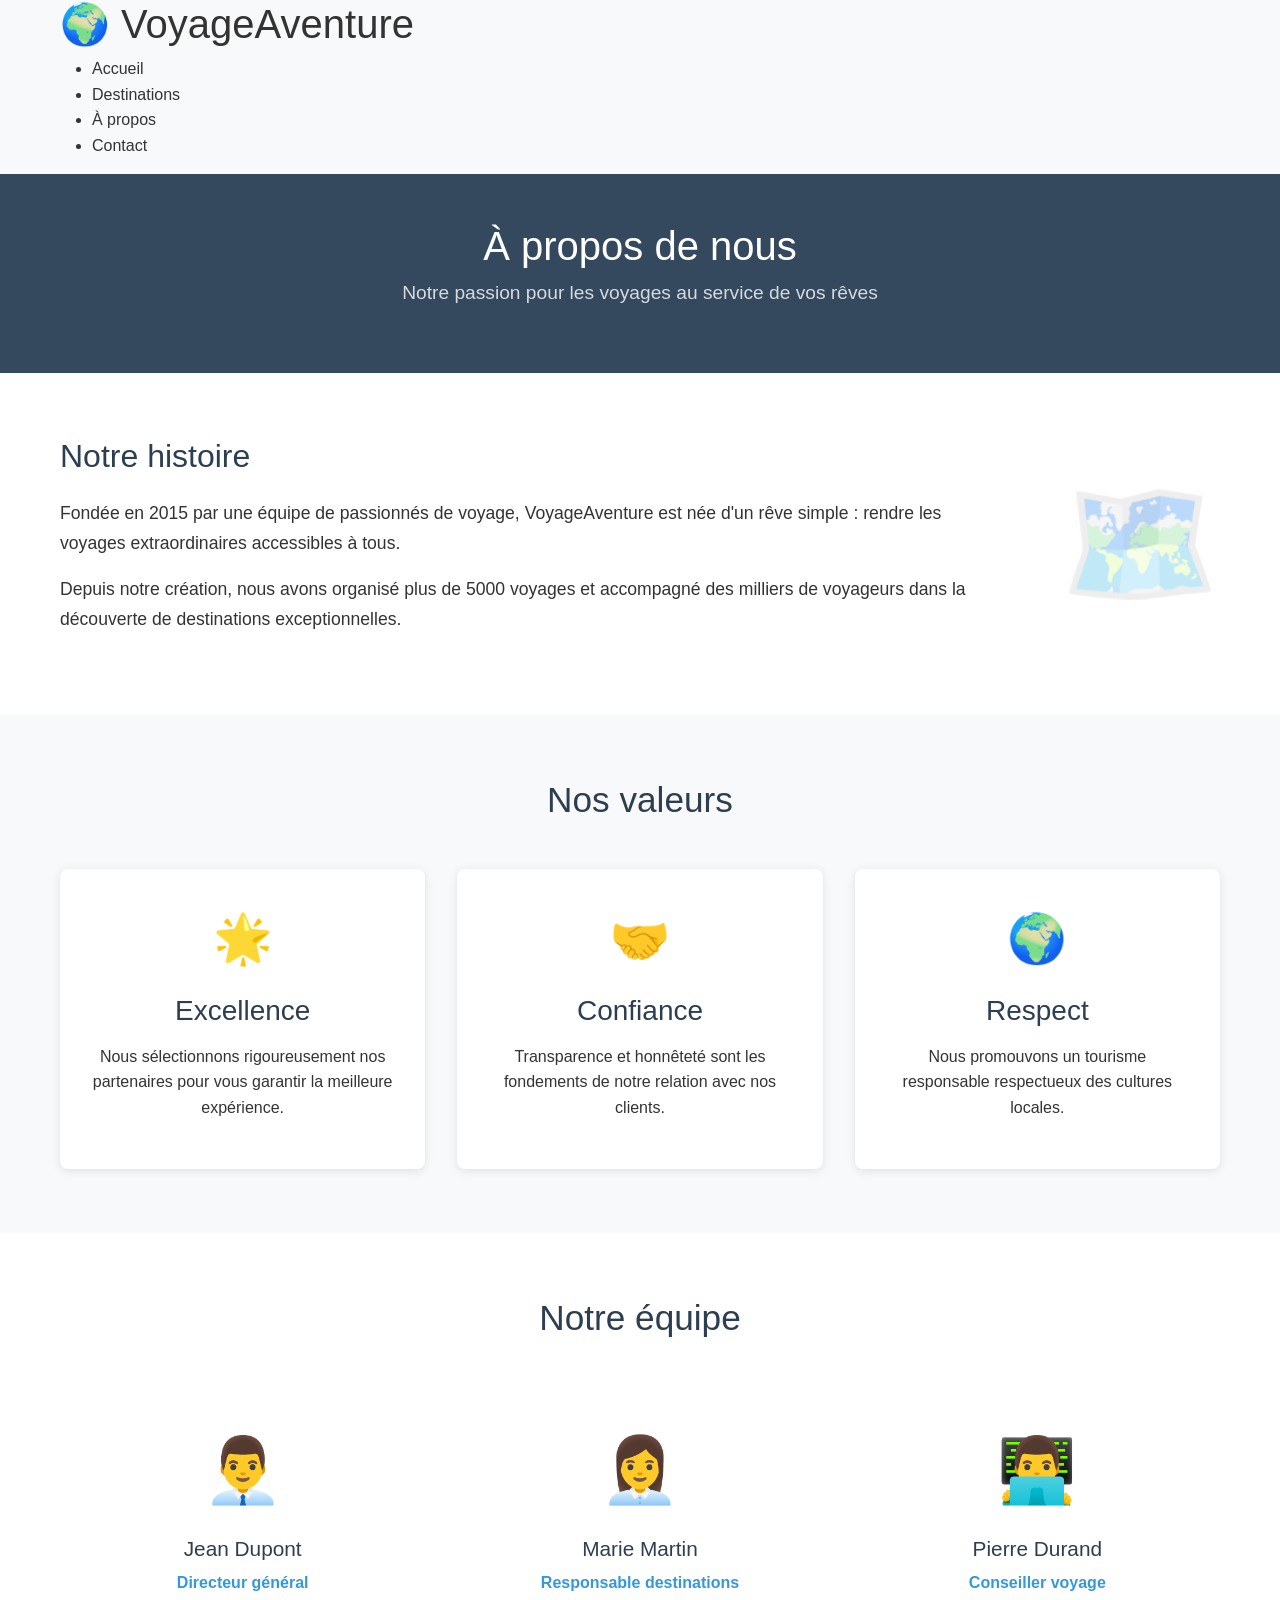
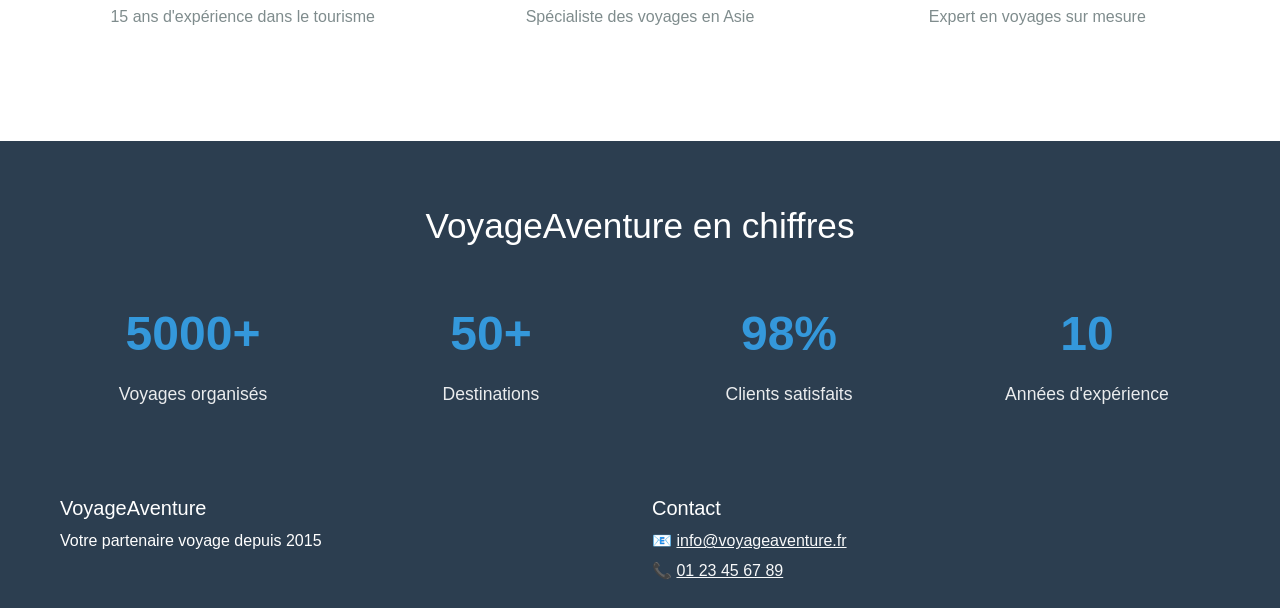
==== apropos.html @ d35e4899 "feat(footer): migration du footer vers bootstrap" ====
<!DOCTYPE html>
<html lang="fr">
<head>
    <meta charset="UTF-8">
    <meta name="viewport" content="width=device-width, initial-scale=1.0">
    <title>VoyageAventure - À propos</title>
    <link href="https://cdn.jsdelivr.net/npm/bootstrap@5.3.3/dist/css/bootstrap.min.css" rel="stylesheet"
          integrity="sha384-QWTKZyjpPEjISv5WaRU9OFeRpok6YctnYmDr5pNlyT2bRjXh0JMhjY6hW+ALEwIH" crossorigin="anonymous">
    <!-- Temporaire : à délier lors de la migration de chaque page -->
    <link rel="stylesheet" href="css/styles.css">
    <link rel="stylesheet" href="css/custom.css">
</head>
<body>
    <header class="site-header">
        <div class="container">
            <h1 class="logo">🌍 VoyageAventure</h1>
            <nav class="main-nav">
                <ul class="nav-list">
                    <li><a href="index.html" class="nav-link">Accueil</a></li>
                    <li><a href="destinations.html" class="nav-link">Destinations</a></li>
                    <li><a href="apropos.html" class="nav-link active">À propos</a></li>
                    <li><a href="contact.html" class="nav-link">Contact</a></li>
                </ul>
            </nav>
        </div>
    </header>

    <section class="page-header">
        <div class="container">
            <h1 class="page-title">À propos de nous</h1>
            <p class="page-subtitle">Notre passion pour les voyages au service de vos rêves</p>
        </div>
    </section>

    <section class="about-story">
        <div class="container">
            <div class="story-content">
                <div class="story-text">
                    <h2>Notre histoire</h2>
                    <p>Fondée en 2015 par une équipe de passionnés de voyage, VoyageAventure est née d'un rêve simple : rendre les voyages extraordinaires accessibles à tous.</p>
                    <p>Depuis notre création, nous avons organisé plus de 5000 voyages et accompagné des milliers de voyageurs dans la découverte de destinations exceptionnelles.</p>
                </div>
                <div class="story-image">🗺️</div>
            </div>
        </div>
    </section>

    <section class="values">
        <div class="container">
            <h2 class="section-title">Nos valeurs</h2>
            <div class="values-grid">
                <div class="value-card">
                    <div class="value-icon">🌟</div>
                    <h3>Excellence</h3>
                    <p>Nous sélectionnons rigoureusement nos partenaires pour vous garantir la meilleure expérience.</p>
                </div>
                <div class="value-card">
                    <div class="value-icon">🤝</div>
                    <h3>Confiance</h3>
                    <p>Transparence et honnêteté sont les fondements de notre relation avec nos clients.</p>
                </div>
                <div class="value-card">
                    <div class="value-icon">🌍</div>
                    <h3>Respect</h3>
                    <p>Nous promouvons un tourisme responsable respectueux des cultures locales.</p>
                </div>
            </div>
        </div>
    </section>

    <section class="team">
        <div class="container">
            <h2 class="section-title">Notre équipe</h2>
            <div class="team-grid">
                <div class="team-member">
                    <div class="member-photo">👨‍💼</div>
                    <h3 class="member-name">Jean Dupont</h3>
                    <p class="member-role">Directeur général</p>
                    <p class="member-description">15 ans d'expérience dans le tourisme</p>
                </div>
                <div class="team-member">
                    <div class="member-photo">👩‍💼</div>
                    <h3 class="member-name">Marie Martin</h3>
                    <p class="member-role">Responsable destinations</p>
                    <p class="member-description">Spécialiste des voyages en Asie</p>
                </div>
                <div class="team-member">
                    <div class="member-photo">👨‍💻</div>
                    <h3 class="member-name">Pierre Durand</h3>
                    <p class="member-role">Conseiller voyage</p>
                    <p class="member-description">Expert en voyages sur mesure</p>
                </div>
            </div>
        </div>
    </section>

    <section class="stats">
        <div class="container">
            <h2 class="section-title">VoyageAventure en chiffres</h2>
            <div class="stats-grid">
                <div class="stat-item">
                    <div class="stat-number">5000+</div>
                    <div class="stat-label">Voyages organisés</div>
                </div>
                <div class="stat-item">
                    <div class="stat-number">50+</div>
                    <div class="stat-label">Destinations</div>
                </div>
                <div class="stat-item">
                    <div class="stat-number">98%</div>
                    <div class="stat-label">Clients satisfaits</div>
                </div>
                <div class="stat-item">
                    <div class="stat-number">10</div>
                    <div class="stat-label">Années d'expérience</div>
                </div>
            </div>
        </div>
    </section>

    <footer class="bg-dark text-white py-4">
        <div class="container">
            <div class="row gy-3">
                <div class="col-md-6">
                    <h3 class="h5">VoyageAventure</h3>
                    <p class="mb-0">Votre partenaire voyage depuis 2015</p>
                </div>
                <div class="col-md-6">
                    <h3 class="h5">Contact</h3>
                    <p class="mb-1">📧 <a href="mailto:info@voyageaventure.fr" class="link-light">info@voyageaventure.fr</a></p>
                    <p class="mb-0">📞 <a href="tel:+33123456789" class="link-light">01 23 45 67 89</a></p>
                </div>
            </div>
        </div>
    </footer>

    <script src="https://cdn.jsdelivr.net/npm/bootstrap@5.3.3/dist/js/bootstrap.bundle.min.js"
            integrity="sha384-YvpcrYf0tY3lHB60NNkmXc5s9fDVZLESaAA55NDzOxhy9GkcIdslK1eN7N6jIeHz" crossorigin="anonymous"></script>
</body>
</html>
---- css/styles.css ----
/* Reset et base */
* {
    margin: 0;
    padding: 0;
    box-sizing: border-box;
}

body {
    font-family: 'Arial', sans-serif;
    line-height: 1.6;
    color: #333;
    background-color: #f8f9fa;
}

.container {
    max-width: 1200px;
    margin: 0 auto;
    padding: 0 20px;
}

/* Hero section (accueil) */
.hero {
    background: linear-gradient(135deg, #667eea 0%, #764ba2 100%);
    color: white;
    padding: 6rem 0;
    text-align: center;
}

.hero-title {
    font-size: 3rem;
    margin-bottom: 1rem;
}

.hero-subtitle {
    font-size: 1.3rem;
    margin-bottom: 2rem;
    opacity: 0.9;
}

.cta-button {
    background-color: #e74c3c;
    color: white;
    border: none;
    padding: 15px 30px;
    font-size: 1.1rem;
    border-radius: 5px;
    cursor: pointer;
    transition: background-color 0.3s;
}

.cta-button:hover {
    background-color: #c0392b;
}

/* Page headers */
.page-header {
    background-color: #34495e;
    color: white;
    padding: 3rem 0;
    text-align: center;
}

.page-title {
    font-size: 2.5rem;
    margin-bottom: 0.5rem;
}

.page-subtitle {
    font-size: 1.2rem;
    opacity: 0.8;
}

/* Sections communes */
.section-title {
    text-align: center;
    font-size: 2.2rem;
    margin-bottom: 3rem;
    color: #2c3e50;
}

/* Services (accueil) */
.services {
    padding: 4rem 0;
    background-color: white;
}

.services-grid {
    display: flex;
    gap: 2rem;
    justify-content: center;
    flex-wrap: wrap;
}

.service-card {
    background-color: #f8f9fa;
    padding: 2rem;
    border-radius: 8px;
    text-align: center;
    width: 300px;
    border: 2px solid transparent;
    transition: all 0.3s;
}

.service-card:hover {
    border-color: #3498db;
    transform: translateY(-5px);
}

.service-icon {
    font-size: 3rem;
    margin-bottom: 1rem;
}

.service-title {
    font-size: 1.5rem;
    margin-bottom: 1rem;
    color: #2c3e50;
}

/* Témoignages */
.testimonials {
    padding: 4rem 0;
    background-color: #ecf0f1;
}

.testimonials-grid {
    display: flex;
    gap: 2rem;
    justify-content: center;
    flex-wrap: wrap;
}

.testimonial-card {
    background-color: white;
    padding: 2rem;
    border-radius: 8px;
    width: 400px;
    box-shadow: 0 2px 10px rgba(0,0,0,0.1);
}

.testimonial-text {
    font-style: italic;
    margin-bottom: 1rem;
    font-size: 1.1rem;
}

.testimonial-author {
    font-weight: bold;
    color: #3498db;
}

/* Destinations */
.destinations {
    padding: 4rem 0;
}

.filters {
    text-align: center;
    margin-bottom: 3rem;
}

.filter-buttons {
    display: flex;
    gap: 1rem;
    justify-content: center;
    margin-top: 1rem;
    flex-wrap: wrap;
}

.filter-btn {
    background-color: #ecf0f1;
    border: none;
    padding: 0.5rem 1rem;
    border-radius: 20px;
    cursor: pointer;
    transition: all 0.3s;
}

.filter-btn.active,
.filter-btn:hover {
    background-color: #3498db;
    color: white;
}

.destinations-grid {
    display: grid;
    grid-template-columns: repeat(auto-fit, minmax(300px, 1fr));
    gap: 2rem;
}

.destination-card {
    background-color: white;
    border-radius: 8px;
    overflow: hidden;
    box-shadow: 0 4px 15px rgba(0,0,0,0.1);
    transition: transform 0.3s;
}

.destination-card:hover {
    transform: translateY(-5px);
}

.destination-image {
    font-size: 4rem;
    text-align: center;
    padding: 2rem;
    background-color: #f8f9fa;
}

.destination-content {
    padding: 1.5rem;
}

.destination-title {
    font-size: 1.5rem;
    margin-bottom: 0.5rem;
    color: #2c3e50;
}

.destination-description {
    color: #7f8c8d;
    margin-bottom: 1rem;
}

.destination-details {
    display: flex;
    justify-content: space-between;
    margin-bottom: 1rem;
}

.duration {
    color: #95a5a6;
}

.price {
    font-weight: bold;
    color: #e74c3c;
}

.destination-btn {
    background-color: #3498db;
    color: white;
    border: none;
    padding: 0.5rem 1rem;
    border-radius: 4px;
    cursor: pointer;
    transition: background-color 0.3s;
}

.destination-btn:hover {
    background-color: #2980b9;
}

/* Contact */
.contact-section {
    padding: 4rem 0;
}

.contact-content {
    display: grid;
    grid-template-columns: 1fr 1fr;
    gap: 4rem;
}

.contact-info h2 {
    margin-bottom: 2rem;
    color: #2c3e50;
}

.contact-item {
    display: flex;
    align-items: flex-start;
    margin-bottom: 2rem;
}

.contact-icon {
    font-size: 1.5rem;
    margin-right: 1rem;
    margin-top: 0.25rem;
}

.contact-details h3 {
    margin-bottom: 0.5rem;
    color: #2c3e50;
}

.contact-form-container {
    background-color: white;
    padding: 2rem;
    border-radius: 8px;
    box-shadow: 0 4px 15px rgba(0,0,0,0.1);
}

.contact-form-container h2 {
    margin-bottom: 2rem;
    color: #2c3e50;
}

.form-group {
    margin-bottom: 1.5rem;
}

.form-group label {
    display: block;
    margin-bottom: 0.5rem;
    font-weight: bold;
    color: #2c3e50;
}

.form-group input,
.form-group select,
.form-group textarea {
    width: 100%;
    padding: 0.75rem;
    border: 1px solid #ddd;
    border-radius: 4px;
    font-size: 1rem;
    transition: border-color 0.3s;
}

.form-group input:focus,
.form-group select:focus,
.form-group textarea:focus {
    outline: none;
    border-color: #3498db;
}

.checkbox-label {
    display: flex !important;
    align-items: center;
    font-weight: normal !important;
}

.checkbox-label input {
    width: auto !important;
    margin-right: 0.5rem;
}

.submit-button {
    background-color: #27ae60;
    color: white;
    border: none;
    padding: 12px 30px;
    border-radius: 4px;
    cursor: pointer;
    font-size: 1rem;
    transition: background-color 0.3s;
}

.submit-button:hover {
    background-color: #219a52;
}

/* À propos */
.about-story {
    padding: 4rem 0;
    background-color: white;
}

.story-content {
    display: flex;
    align-items: center;
    gap: 4rem;
}

.story-text {
    flex: 1;
}

.story-text h2 {
    font-size: 2rem;
    margin-bottom: 1.5rem;
    color: #2c3e50;
}

.story-text p {
    font-size: 1.1rem;
    margin-bottom: 1rem;
    line-height: 1.7;
}

.story-image {
    font-size: 8rem;
    opacity: 0.3;
}

.values {
    padding: 4rem 0;
    background-color: #f8f9fa;
}

.values-grid {
    display: grid;
    grid-template-columns: repeat(auto-fit, minmax(250px, 1fr));
    gap: 2rem;
}

.value-card {
    background-color: white;
    padding: 2rem;
    border-radius: 8px;
    text-align: center;
    box-shadow: 0 2px 10px rgba(0,0,0,0.1);
}

.value-icon {
    font-size: 3rem;
    margin-bottom: 1rem;
}

.value-card h3 {
    margin-bottom: 1rem;
    color: #2c3e50;
}

.team {
    padding: 4rem 0;
    background-color: white;
}

.team-grid {
    display: grid;
    grid-template-columns: repeat(auto-fit, minmax(250px, 1fr));
    gap: 2rem;
}

.team-member {
    text-align: center;
    padding: 2rem;
}

.member-photo {
    font-size: 4rem;
    margin-bottom: 1rem;
}

.member-name {
    font-size: 1.3rem;
    margin-bottom: 0.5rem;
    color: #2c3e50;
}

.member-role {
    color: #3498db;
    font-weight: bold;
    margin-bottom: 0.5rem;
}

.member-description {
    color: #7f8c8d;
}

.stats {
    padding: 4rem 0;
    background-color: #2c3e50;
    color: white;
}

.stats .section-title {
    color: white;
}

.stats-grid {
    display: grid;
    grid-template-columns: repeat(auto-fit, minmax(200px, 1fr));
    gap: 2rem;
}

.stat-item {
    text-align: center;
}

.stat-number {
    font-size: 3rem;
    font-weight: bold;
    color: #3498db;
    margin-bottom: 0.5rem;
}

.stat-label {
    font-size: 1.1rem;
    opacity: 0.9;
}

/* Footer global */
.site-footer {
    background-color: #2c3e50;
    color: white;
    padding: 2rem 0;
}

.footer-content {
    display: flex;
    justify-content: space-between;
    gap: 2rem;
}

.footer-section h3 {
    margin-bottom: 1rem;
    color: #ecf0f1;
}

.footer-section p {
    margin-bottom: 0.5rem;
}

/* Responsive */
@media (max-width: 768px) {
    .hero-title {
        font-size: 2rem;
    }

    .services-grid,
    .testimonials-grid {
        flex-direction: column;
        align-items: center;
    }

    .contact-content {
        grid-template-columns: 1fr;
        gap: 2rem;
    }

    .story-content {
        flex-direction: column;
        text-align: center;
    }

    .footer-content {
        flex-direction: column;
    }

    .filter-buttons {
        flex-direction: column;
        align-items: center;
    }
}
---- css/custom.css ----
/* ========== Variables (palette VoyageAventure) ========== */
:root {
    --va-dark: #2c3e50;
    --va-dark-alt: #34495e;
    --va-primary: #3498db;
    --va-primary-hover: #2980b9;
    --va-danger: #e74c3c;
    --va-danger-hover: #c0392b;
    --va-success: #27ae60;
    --va-success-hover: #219a52;

    /* Surcharge Bootstrap : utilitaires text-*, bg-*, border-*, liens */
    --bs-primary: var(--va-primary);
    --bs-primary-rgb: 52, 152, 219;
    --bs-danger: var(--va-danger);
    --bs-danger-rgb: 231, 76, 60;
    --bs-success: var(--va-success);
    --bs-success-rgb: 39, 174, 96;
    --bs-dark: var(--va-dark);
    --bs-dark-rgb: 44, 62, 80;
    --bs-link-color: var(--va-primary);
    --bs-link-color-rgb: 52, 152, 219;
    --bs-link-hover-color: var(--va-primary-hover);
    --bs-link-hover-color-rgb: 41, 128, 185;
}

/* Surcharge Bootstrap : boutons (couleurs compilées, non liées à --bs-primary) */
.btn-primary,
.btn-danger,
.btn-success {
    --bs-btn-border-color: var(--bs-btn-bg);
    --bs-btn-hover-border-color: var(--bs-btn-hover-bg);
    --bs-btn-active-bg: var(--bs-btn-hover-bg);
    --bs-btn-active-border-color: var(--bs-btn-hover-bg);
}
.btn-primary { --bs-btn-bg: var(--va-primary); --bs-btn-hover-bg: var(--va-primary-hover); --bs-btn-focus-shadow-rgb: 52, 152, 219; }
.btn-danger { --bs-btn-bg: var(--va-danger); --bs-btn-hover-bg: var(--va-danger-hover); --bs-btn-focus-shadow-rgb: 231, 76, 60; }
.btn-success { --bs-btn-bg: var(--va-success); --bs-btn-hover-bg: var(--va-success-hover); --bs-btn-focus-shadow-rgb: 39, 174, 96; }

.btn-outline-primary {
    --bs-btn-color: var(--va-primary);
    --bs-btn-border-color: var(--va-primary);
    --bs-btn-hover-bg: var(--va-primary);
    --bs-btn-hover-border-color: var(--va-primary);
    --bs-btn-active-bg: var(--va-primary);
    --bs-btn-active-border-color: var(--va-primary);
    --bs-btn-focus-shadow-rgb: 52, 152, 219;
}

/* ========== Commun : header (A) ========== */

/* ========== Commun : footer (B) ========== */

/* ========== Accueil (A) — max 50 lignes ========== */

/* ========== À propos (A) — max 50 lignes ========== */

/* ========== Destinations (B) — max 50 lignes ========== */

/* ========== Contact (B) — max 50 lignes ========== */
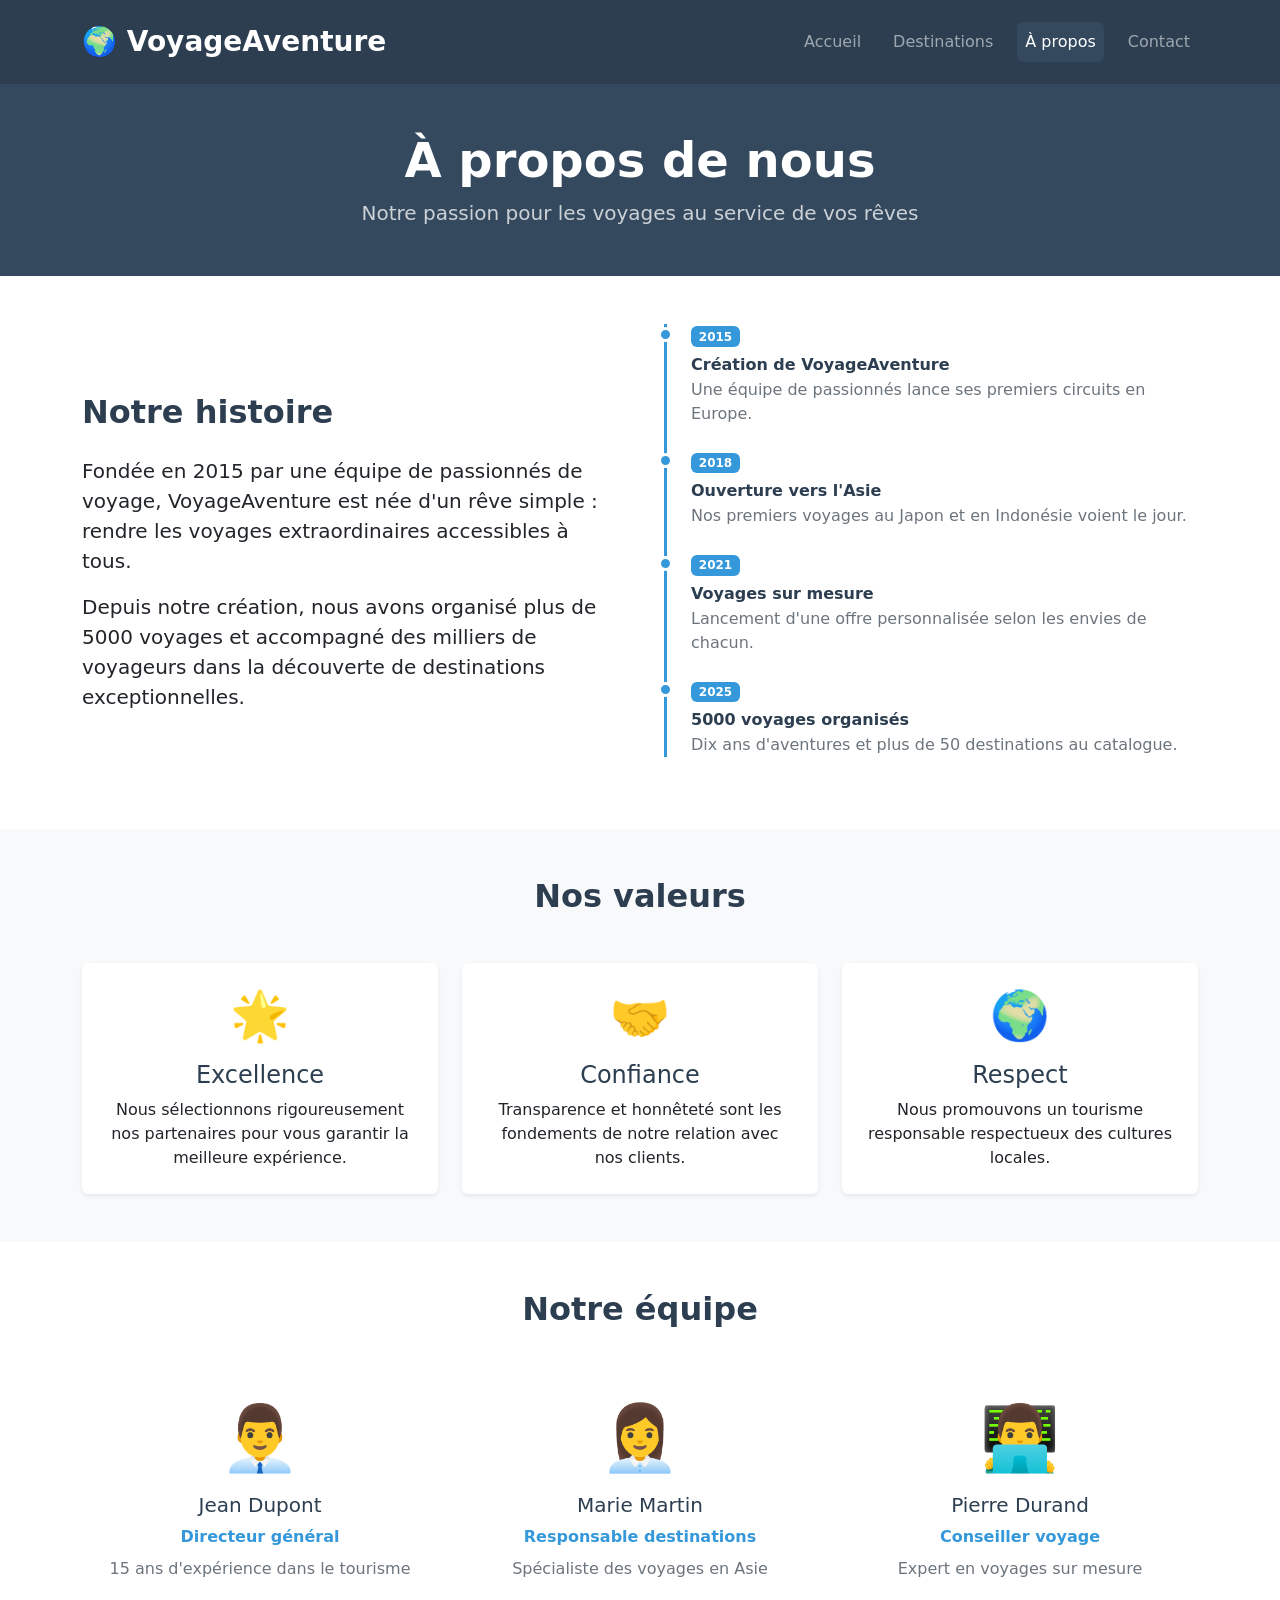
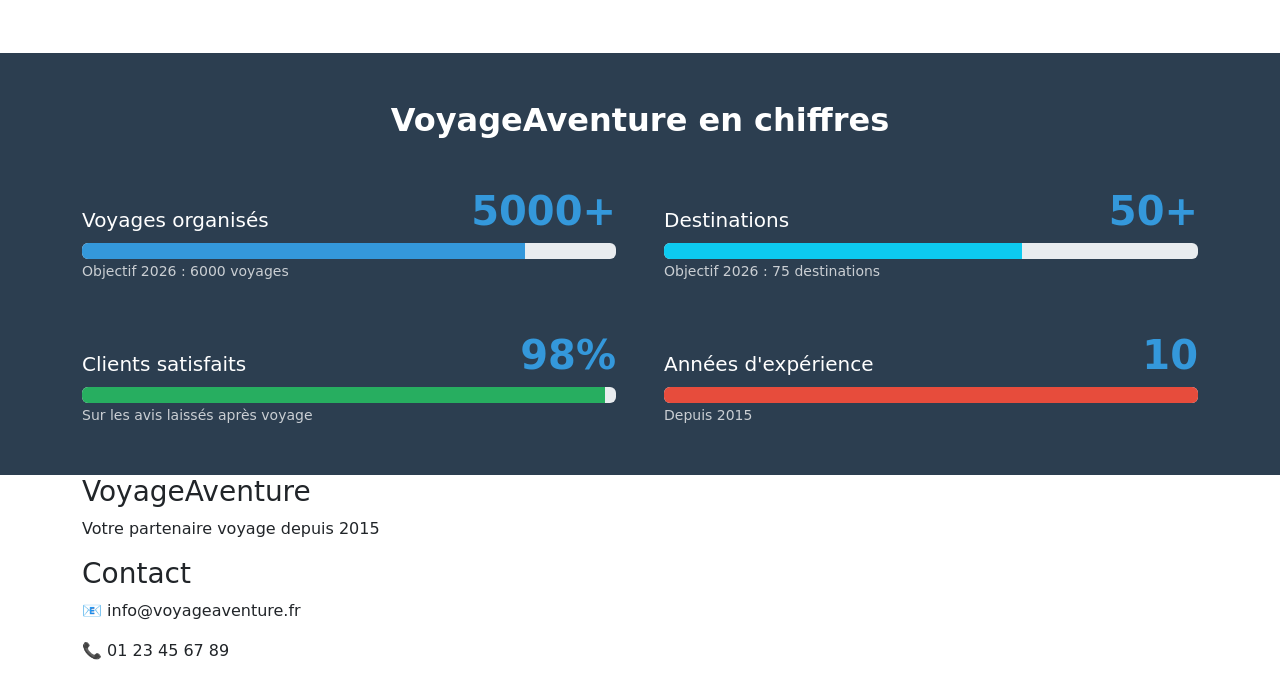
==== commit d9870fd3: "Merge pull request #4 from Csolatus/feat/apropos feat: migration de la page à propos vers bootstrap " ====
--- a/apropos.html
+++ b/apropos.html
@@ -6,129 +6,204 @@
     <title>VoyageAventure - À propos</title>
     <link href="https://cdn.jsdelivr.net/npm/bootstrap@5.3.3/dist/css/bootstrap.min.css" rel="stylesheet"
           integrity="sha384-QWTKZyjpPEjISv5WaRU9OFeRpok6YctnYmDr5pNlyT2bRjXh0JMhjY6hW+ALEwIH" crossorigin="anonymous">
-    <!-- Temporaire : à délier lors de la migration de chaque page -->
-    <link rel="stylesheet" href="css/styles.css">
     <link rel="stylesheet" href="css/custom.css">
 </head>
 <body>
-    <header class="site-header">
-        <div class="container">
-            <h1 class="logo">🌍 VoyageAventure</h1>
-            <nav class="main-nav">
-                <ul class="nav-list">
-                    <li><a href="index.html" class="nav-link">Accueil</a></li>
-                    <li><a href="destinations.html" class="nav-link">Destinations</a></li>
-                    <li><a href="apropos.html" class="nav-link active">À propos</a></li>
-                    <li><a href="contact.html" class="nav-link">Contact</a></li>
-                </ul>
-            </nav>
-        </div>
+    <header class="sticky-top">
+        <nav class="navbar navbar-expand-md bg-dark py-3" data-bs-theme="dark">
+            <div class="container">
+                <a class="navbar-brand fs-3 fw-bold" href="index.html">🌍 VoyageAventure</a>
+                <button class="navbar-toggler" type="button" data-bs-toggle="collapse" data-bs-target="#navbar-principale"
+                        aria-controls="navbar-principale" aria-expanded="false" aria-label="Afficher la navigation">
+                    <span class="navbar-toggler-icon"></span>
+                </button>
+                <div class="collapse navbar-collapse" id="navbar-principale">
+                    <ul class="navbar-nav ms-auto gap-md-3 mt-3 mt-md-0">
+                        <li class="nav-item"><a class="nav-link" href="index.html">Accueil</a></li>
+                        <li class="nav-item"><a class="nav-link" href="destinations.html">Destinations</a></li>
+                        <li class="nav-item"><a class="nav-link active" aria-current="page" href="apropos.html">À propos</a></li>
+                        <li class="nav-item"><a class="nav-link" href="contact.html">Contact</a></li>
+                    </ul>
+                </div>
+            </div>
+        </nav>
     </header>
 
-    <section class="page-header">
-        <div class="container">
-            <h1 class="page-title">À propos de nous</h1>
-            <p class="page-subtitle">Notre passion pour les voyages au service de vos rêves</p>
-        </div>
-    </section>
-
-    <section class="about-story">
-        <div class="container">
-            <div class="story-content">
-                <div class="story-text">
-                    <h2>Notre histoire</h2>
-                    <p>Fondée en 2015 par une équipe de passionnés de voyage, VoyageAventure est née d'un rêve simple : rendre les voyages extraordinaires accessibles à tous.</p>
-                    <p>Depuis notre création, nous avons organisé plus de 5000 voyages et accompagné des milliers de voyageurs dans la découverte de destinations exceptionnelles.</p>
-                </div>
-                <div class="story-image">🗺️</div>
-            </div>
-        </div>
-    </section>
-
-    <section class="values">
-        <div class="container">
-            <h2 class="section-title">Nos valeurs</h2>
-            <div class="values-grid">
-                <div class="value-card">
-                    <div class="value-icon">🌟</div>
-                    <h3>Excellence</h3>
-                    <p>Nous sélectionnons rigoureusement nos partenaires pour vous garantir la meilleure expérience.</p>
-                </div>
-                <div class="value-card">
-                    <div class="value-icon">🤝</div>
-                    <h3>Confiance</h3>
-                    <p>Transparence et honnêteté sont les fondements de notre relation avec nos clients.</p>
-                </div>
-                <div class="value-card">
-                    <div class="value-icon">🌍</div>
-                    <h3>Respect</h3>
-                    <p>Nous promouvons un tourisme responsable respectueux des cultures locales.</p>
-                </div>
-            </div>
-        </div>
-    </section>
-
-    <section class="team">
-        <div class="container">
-            <h2 class="section-title">Notre équipe</h2>
-            <div class="team-grid">
-                <div class="team-member">
-                    <div class="member-photo">👨‍💼</div>
-                    <h3 class="member-name">Jean Dupont</h3>
-                    <p class="member-role">Directeur général</p>
-                    <p class="member-description">15 ans d'expérience dans le tourisme</p>
-                </div>
-                <div class="team-member">
-                    <div class="member-photo">👩‍💼</div>
-                    <h3 class="member-name">Marie Martin</h3>
-                    <p class="member-role">Responsable destinations</p>
-                    <p class="member-description">Spécialiste des voyages en Asie</p>
-                </div>
-                <div class="team-member">
-                    <div class="member-photo">👨‍💻</div>
-                    <h3 class="member-name">Pierre Durand</h3>
-                    <p class="member-role">Conseiller voyage</p>
-                    <p class="member-description">Expert en voyages sur mesure</p>
-                </div>
-            </div>
-        </div>
-    </section>
-
-    <section class="stats">
-        <div class="container">
-            <h2 class="section-title">VoyageAventure en chiffres</h2>
-            <div class="stats-grid">
-                <div class="stat-item">
-                    <div class="stat-number">5000+</div>
-                    <div class="stat-label">Voyages organisés</div>
-                </div>
-                <div class="stat-item">
-                    <div class="stat-number">50+</div>
-                    <div class="stat-label">Destinations</div>
-                </div>
-                <div class="stat-item">
-                    <div class="stat-number">98%</div>
-                    <div class="stat-label">Clients satisfaits</div>
-                </div>
-                <div class="stat-item">
-                    <div class="stat-number">10</div>
-                    <div class="stat-label">Années d'expérience</div>
-                </div>
-            </div>
-        </div>
-    </section>
-
-    <footer class="bg-dark text-white py-4">
-        <div class="container">
-            <div class="row gy-3">
-                <div class="col-md-6">
-                    <h3 class="h5">VoyageAventure</h3>
-                    <p class="mb-0">Votre partenaire voyage depuis 2015</p>
-                </div>
-                <div class="col-md-6">
-                    <h3 class="h5">Contact</h3>
-                    <p class="mb-1">📧 <a href="mailto:info@voyageaventure.fr" class="link-light">info@voyageaventure.fr</a></p>
-                    <p class="mb-0">📞 <a href="tel:+33123456789" class="link-light">01 23 45 67 89</a></p>
+    <section class="bg-dark-alt text-white text-center py-5">
+        <div class="container">
+            <h1 class="display-5 fw-bold mb-2">À propos de nous</h1>
+            <p class="lead opacity-75 mb-0">Notre passion pour les voyages au service de vos rêves</p>
+        </div>
+    </section>
+
+    <section class="bg-white py-5">
+        <div class="container">
+            <div class="row g-5 align-items-center">
+                <div class="col-lg-6">
+                    <h2 class="fw-bold text-dark mb-4">Notre histoire</h2>
+                    <p class="fs-5">Fondée en 2015 par une équipe de passionnés de voyage, VoyageAventure est née d'un rêve simple : rendre les voyages extraordinaires accessibles à tous.</p>
+                    <p class="fs-5 mb-0">Depuis notre création, nous avons organisé plus de 5000 voyages et accompagné des milliers de voyageurs dans la découverte de destinations exceptionnelles.</p>
+                </div>
+                <div class="col-lg-6">
+                    <ol class="timeline list-unstyled border-start border-3 border-primary ps-4 mb-0">
+                        <li class="timeline-item position-relative mb-4">
+                            <span class="badge bg-primary mb-2">2015</span>
+                            <h3 class="h6 fw-bold text-dark mb-1">Création de VoyageAventure</h3>
+                            <p class="mb-0 text-secondary">Une équipe de passionnés lance ses premiers circuits en Europe.</p>
+                        </li>
+                        <li class="timeline-item position-relative mb-4">
+                            <span class="badge bg-primary mb-2">2018</span>
+                            <h3 class="h6 fw-bold text-dark mb-1">Ouverture vers l'Asie</h3>
+                            <p class="mb-0 text-secondary">Nos premiers voyages au Japon et en Indonésie voient le jour.</p>
+                        </li>
+                        <li class="timeline-item position-relative mb-4">
+                            <span class="badge bg-primary mb-2">2021</span>
+                            <h3 class="h6 fw-bold text-dark mb-1">Voyages sur mesure</h3>
+                            <p class="mb-0 text-secondary">Lancement d'une offre personnalisée selon les envies de chacun.</p>
+                        </li>
+                        <li class="timeline-item position-relative mb-4">
+                            <span class="badge bg-primary mb-2">2025</span>
+                            <h3 class="h6 fw-bold text-dark mb-1">5000 voyages organisés</h3>
+                            <p class="mb-0 text-secondary">Dix ans d'aventures et plus de 50 destinations au catalogue.</p>
+                        </li>
+                    </ol>
+                </div>
+            </div>
+        </div>
+    </section>
+
+    <section class="bg-body-tertiary py-5">
+        <div class="container">
+            <h2 class="text-center fw-bold text-dark mb-5">Nos valeurs</h2>
+            <div class="row row-cols-1 row-cols-md-3 g-4">
+                <div class="col">
+                    <div class="card h-100 text-center border-0 shadow-sm">
+                        <div class="card-body p-4">
+                            <div class="display-5 mb-3">🌟</div>
+                            <h3 class="card-title h4 text-dark">Excellence</h3>
+                            <p class="card-text">Nous sélectionnons rigoureusement nos partenaires pour vous garantir la meilleure expérience.</p>
+                        </div>
+                    </div>
+                </div>
+                <div class="col">
+                    <div class="card h-100 text-center border-0 shadow-sm">
+                        <div class="card-body p-4">
+                            <div class="display-5 mb-3">🤝</div>
+                            <h3 class="card-title h4 text-dark">Confiance</h3>
+                            <p class="card-text">Transparence et honnêteté sont les fondements de notre relation avec nos clients.</p>
+                        </div>
+                    </div>
+                </div>
+                <div class="col">
+                    <div class="card h-100 text-center border-0 shadow-sm">
+                        <div class="card-body p-4">
+                            <div class="display-5 mb-3">🌍</div>
+                            <h3 class="card-title h4 text-dark">Respect</h3>
+                            <p class="card-text">Nous promouvons un tourisme responsable respectueux des cultures locales.</p>
+                        </div>
+                    </div>
+                </div>
+            </div>
+        </div>
+    </section>
+
+    <section class="bg-white py-5">
+        <div class="container">
+            <h2 class="text-center fw-bold text-dark mb-5">Notre équipe</h2>
+            <div class="row row-cols-1 row-cols-md-3 g-4">
+                <div class="col">
+                    <div class="card h-100 text-center border-0">
+                        <div class="card-body p-4">
+                            <div class="display-3 mb-3">👨‍💼</div>
+                            <h3 class="card-title h5 text-dark">Jean Dupont</h3>
+                            <p class="fw-bold text-primary mb-2">Directeur général</p>
+                            <p class="card-text text-secondary">15 ans d'expérience dans le tourisme</p>
+                        </div>
+                    </div>
+                </div>
+                <div class="col">
+                    <div class="card h-100 text-center border-0">
+                        <div class="card-body p-4">
+                            <div class="display-3 mb-3">👩‍💼</div>
+                            <h3 class="card-title h5 text-dark">Marie Martin</h3>
+                            <p class="fw-bold text-primary mb-2">Responsable destinations</p>
+                            <p class="card-text text-secondary">Spécialiste des voyages en Asie</p>
+                        </div>
+                    </div>
+                </div>
+                <div class="col">
+                    <div class="card h-100 text-center border-0">
+                        <div class="card-body p-4">
+                            <div class="display-3 mb-3">👨‍💻</div>
+                            <h3 class="card-title h5 text-dark">Pierre Durand</h3>
+                            <p class="fw-bold text-primary mb-2">Conseiller voyage</p>
+                            <p class="card-text text-secondary">Expert en voyages sur mesure</p>
+                        </div>
+                    </div>
+                </div>
+            </div>
+        </div>
+    </section>
+
+    <section class="bg-dark text-white py-5">
+        <div class="container">
+            <h2 class="text-center fw-bold mb-5">VoyageAventure en chiffres</h2>
+            <div class="row row-cols-1 row-cols-md-2 g-5">
+                <div class="col">
+                    <div class="d-flex justify-content-between align-items-end mb-2">
+                        <span class="fs-5">Voyages organisés</span>
+                        <span class="display-6 fw-bold text-primary">5000+</span>
+                    </div>
+                    <div class="progress" role="progressbar" aria-label="Voyages organisés" aria-valuenow="83" aria-valuemin="0" aria-valuemax="100">
+                        <div class="progress-bar bg-primary" style="width: 83%"></div>
+                    </div>
+                    <small class="opacity-75">Objectif 2026 : 6000 voyages</small>
+                </div>
+                <div class="col">
+                    <div class="d-flex justify-content-between align-items-end mb-2">
+                        <span class="fs-5">Destinations</span>
+                        <span class="display-6 fw-bold text-primary">50+</span>
+                    </div>
+                    <div class="progress" role="progressbar" aria-label="Destinations" aria-valuenow="67" aria-valuemin="0" aria-valuemax="100">
+                        <div class="progress-bar bg-info" style="width: 67%"></div>
+                    </div>
+                    <small class="opacity-75">Objectif 2026 : 75 destinations</small>
+                </div>
+                <div class="col">
+                    <div class="d-flex justify-content-between align-items-end mb-2">
+                        <span class="fs-5">Clients satisfaits</span>
+                        <span class="display-6 fw-bold text-primary">98%</span>
+                    </div>
+                    <div class="progress" role="progressbar" aria-label="Clients satisfaits" aria-valuenow="98" aria-valuemin="0" aria-valuemax="100">
+                        <div class="progress-bar bg-success" style="width: 98%"></div>
+                    </div>
+                    <small class="opacity-75">Sur les avis laissés après voyage</small>
+                </div>
+                <div class="col">
+                    <div class="d-flex justify-content-between align-items-end mb-2">
+                        <span class="fs-5">Années d'expérience</span>
+                        <span class="display-6 fw-bold text-primary">10</span>
+                    </div>
+                    <div class="progress" role="progressbar" aria-label="Années d'expérience" aria-valuenow="100" aria-valuemin="0" aria-valuemax="100">
+                        <div class="progress-bar bg-danger" style="width: 100%"></div>
+                    </div>
+                    <small class="opacity-75">Depuis 2015</small>
+                </div>
+            </div>
+        </div>
+    </section>
+
+    <footer class="site-footer">
+        <div class="container">
+            <div class="footer-content">
+                <div class="footer-section">
+                    <h3>VoyageAventure</h3>
+                    <p>Votre partenaire voyage depuis 2015</p>
+                </div>
+                <div class="footer-section">
+                    <h3>Contact</h3>
+                    <p>📧 info@voyageaventure.fr</p>
+                    <p>📞 01 23 45 67 89</p>
                 </div>
             </div>
         </div>
--- a/css/custom.css
+++ b/css/custom.css
@@ -47,13 +47,45 @@
     --bs-btn-focus-shadow-rgb: 52, 152, 219;
 }
 
-/* ========== Commun : header (A) ========== */
-
-/* ========== Commun : footer (B) ========== */
+/* ========== Commun : header (A) / footer (B) ========== */
+.navbar .nav-link {
+    padding-inline: 1rem;
+    border-radius: var(--bs-border-radius);
+    transition: background-color 0.3s;
+}
+.navbar .nav-link:hover,
+.navbar .nav-link.active {
+    background-color: var(--va-dark-alt);
+}
 
 /* ========== Accueil (A) — max 50 lignes ========== */
+.hero {
+    background: linear-gradient(135deg, #667eea 0%, #764ba2 100%);
+}
+.service-card {
+    border-color: transparent;
+    transition: border-color 0.3s, transform 0.3s;
+}
+.service-card:hover {
+    border-color: var(--va-primary);
+    transform: translateY(-5px);
+}
 
 /* ========== À propos (A) — max 50 lignes ========== */
+.bg-dark-alt {
+    background-color: var(--va-dark-alt);
+}
+.timeline-item::before {
+    content: "";
+    position: absolute;
+    top: 0.2rem;
+    left: calc(-1.5rem - 9px);
+    width: 15px;
+    height: 15px;
+    border: 3px solid #fff;
+    border-radius: 50%;
+    background-color: var(--va-primary);
+}
 
 /* ========== Destinations (B) — max 50 lignes ========== */
 
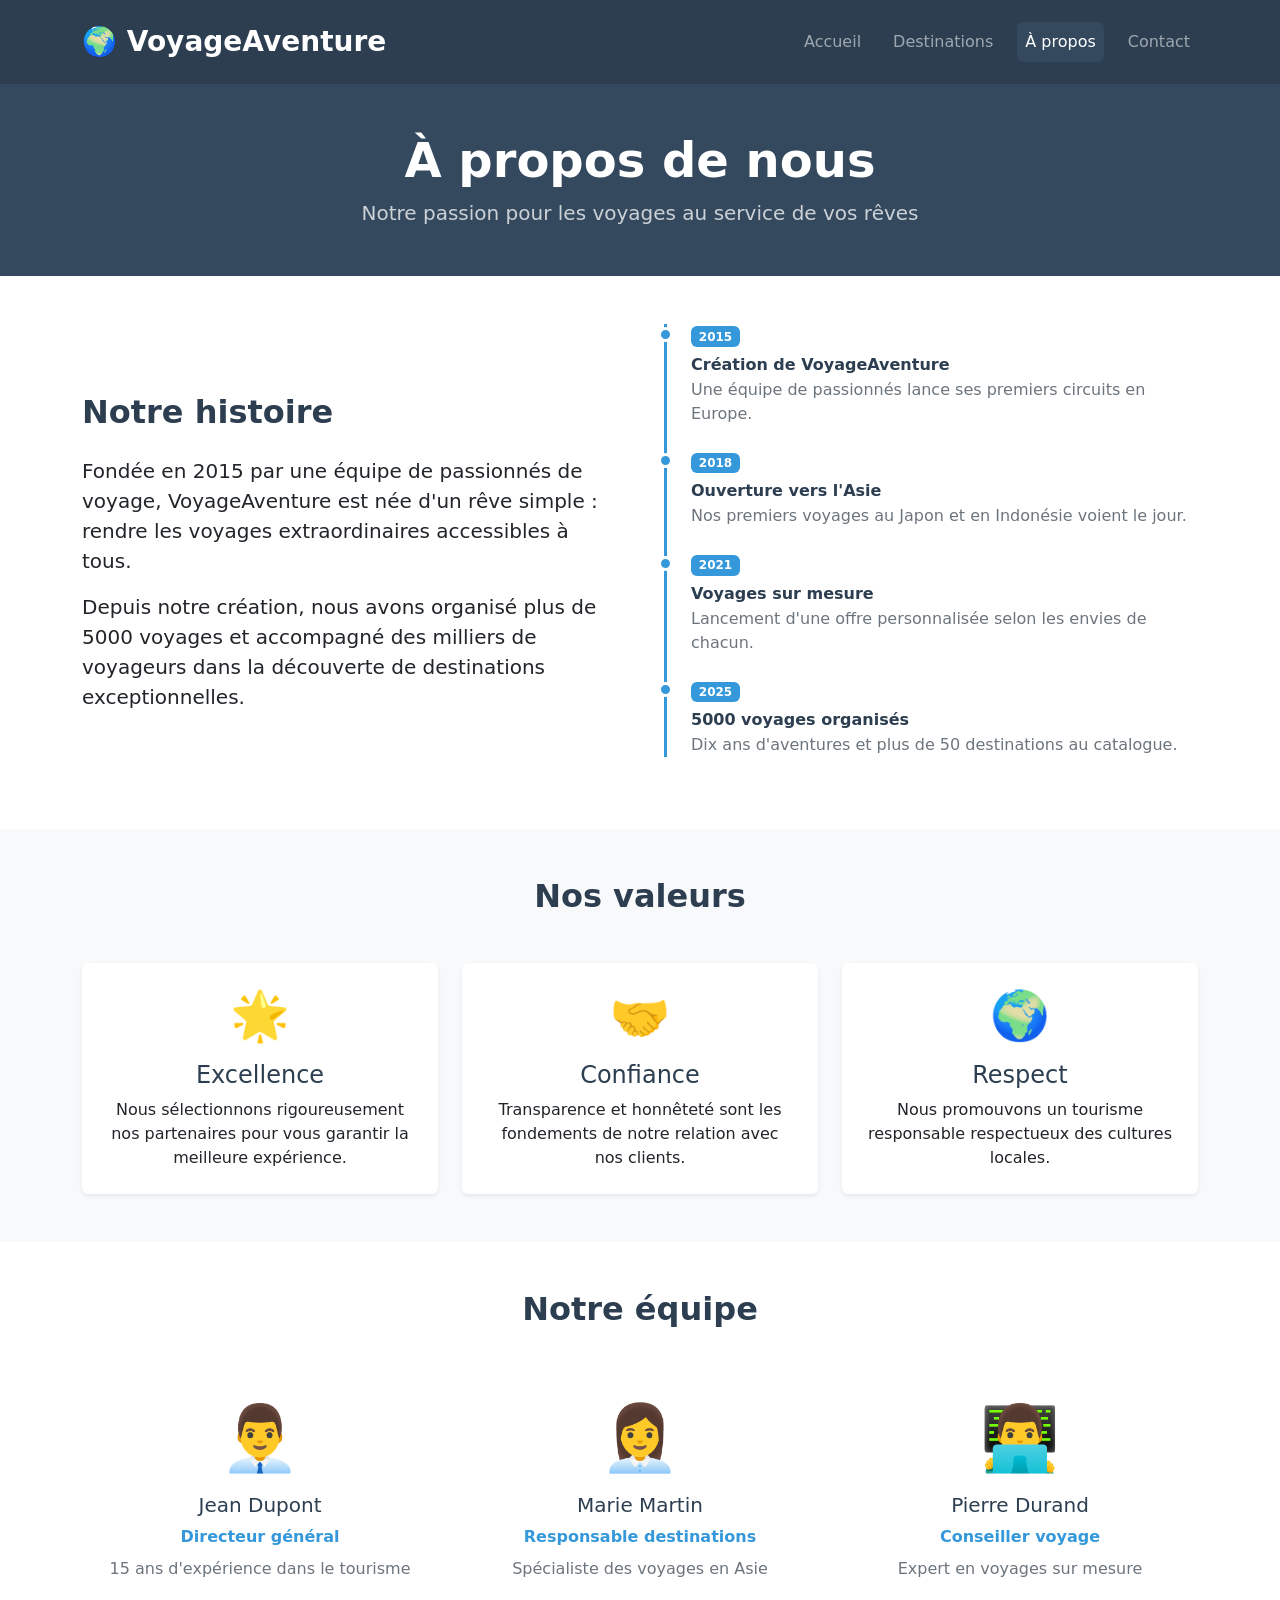
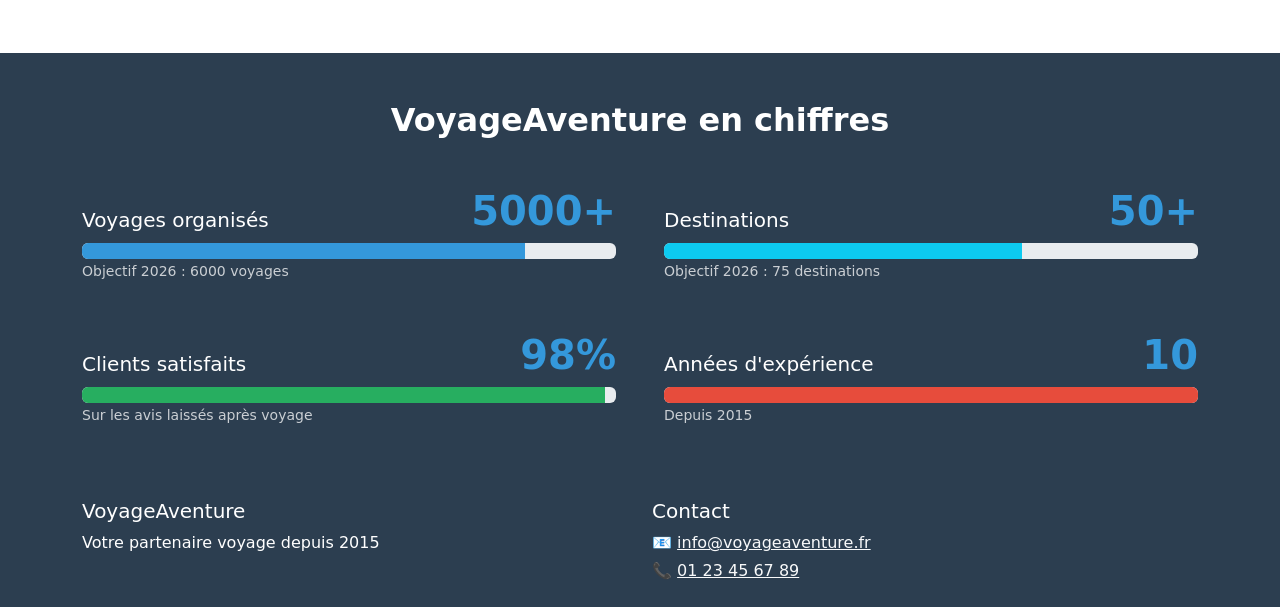
==== commit 3331760c: "idk bro help me" ====
--- a/apropos.html
+++ b/apropos.html
@@ -193,17 +193,17 @@
         </div>
     </section>
 
-    <footer class="site-footer">
-        <div class="container">
-            <div class="footer-content">
-                <div class="footer-section">
-                    <h3>VoyageAventure</h3>
-                    <p>Votre partenaire voyage depuis 2015</p>
-                </div>
-                <div class="footer-section">
-                    <h3>Contact</h3>
-                    <p>📧 info@voyageaventure.fr</p>
-                    <p>📞 01 23 45 67 89</p>
+    <footer class="bg-dark text-white py-4">
+        <div class="container">
+            <div class="row gy-3">
+                <div class="col-md-6">
+                    <h3 class="h5">VoyageAventure</h3>
+                    <p class="mb-0">Votre partenaire voyage depuis 2015</p>
+                </div>
+                <div class="col-md-6">
+                    <h3 class="h5">Contact</h3>
+                    <p class="mb-1">📧 <a href="mailto:info@voyageaventure.fr" class="link-light">info@voyageaventure.fr</a></p>
+                    <p class="mb-0">📞 <a href="tel:+33123456789" class="link-light">01 23 45 67 89</a></p>
                 </div>
             </div>
         </div>
--- a/css/custom.css
+++ b/css/custom.css
@@ -47,7 +47,7 @@
     --bs-btn-focus-shadow-rgb: 52, 152, 219;
 }
 
-/* ========== Commun : header (A) / footer (B) ========== */
+/* ========== Commun : header (A) ========== */
 .navbar .nav-link {
     padding-inline: 1rem;
     border-radius: var(--bs-border-radius);
@@ -57,6 +57,8 @@
 .navbar .nav-link.active {
     background-color: var(--va-dark-alt);
 }
+
+/* ========== Commun : footer (B) ========== */
 
 /* ========== Accueil (A) — max 50 lignes ========== */
 .hero {
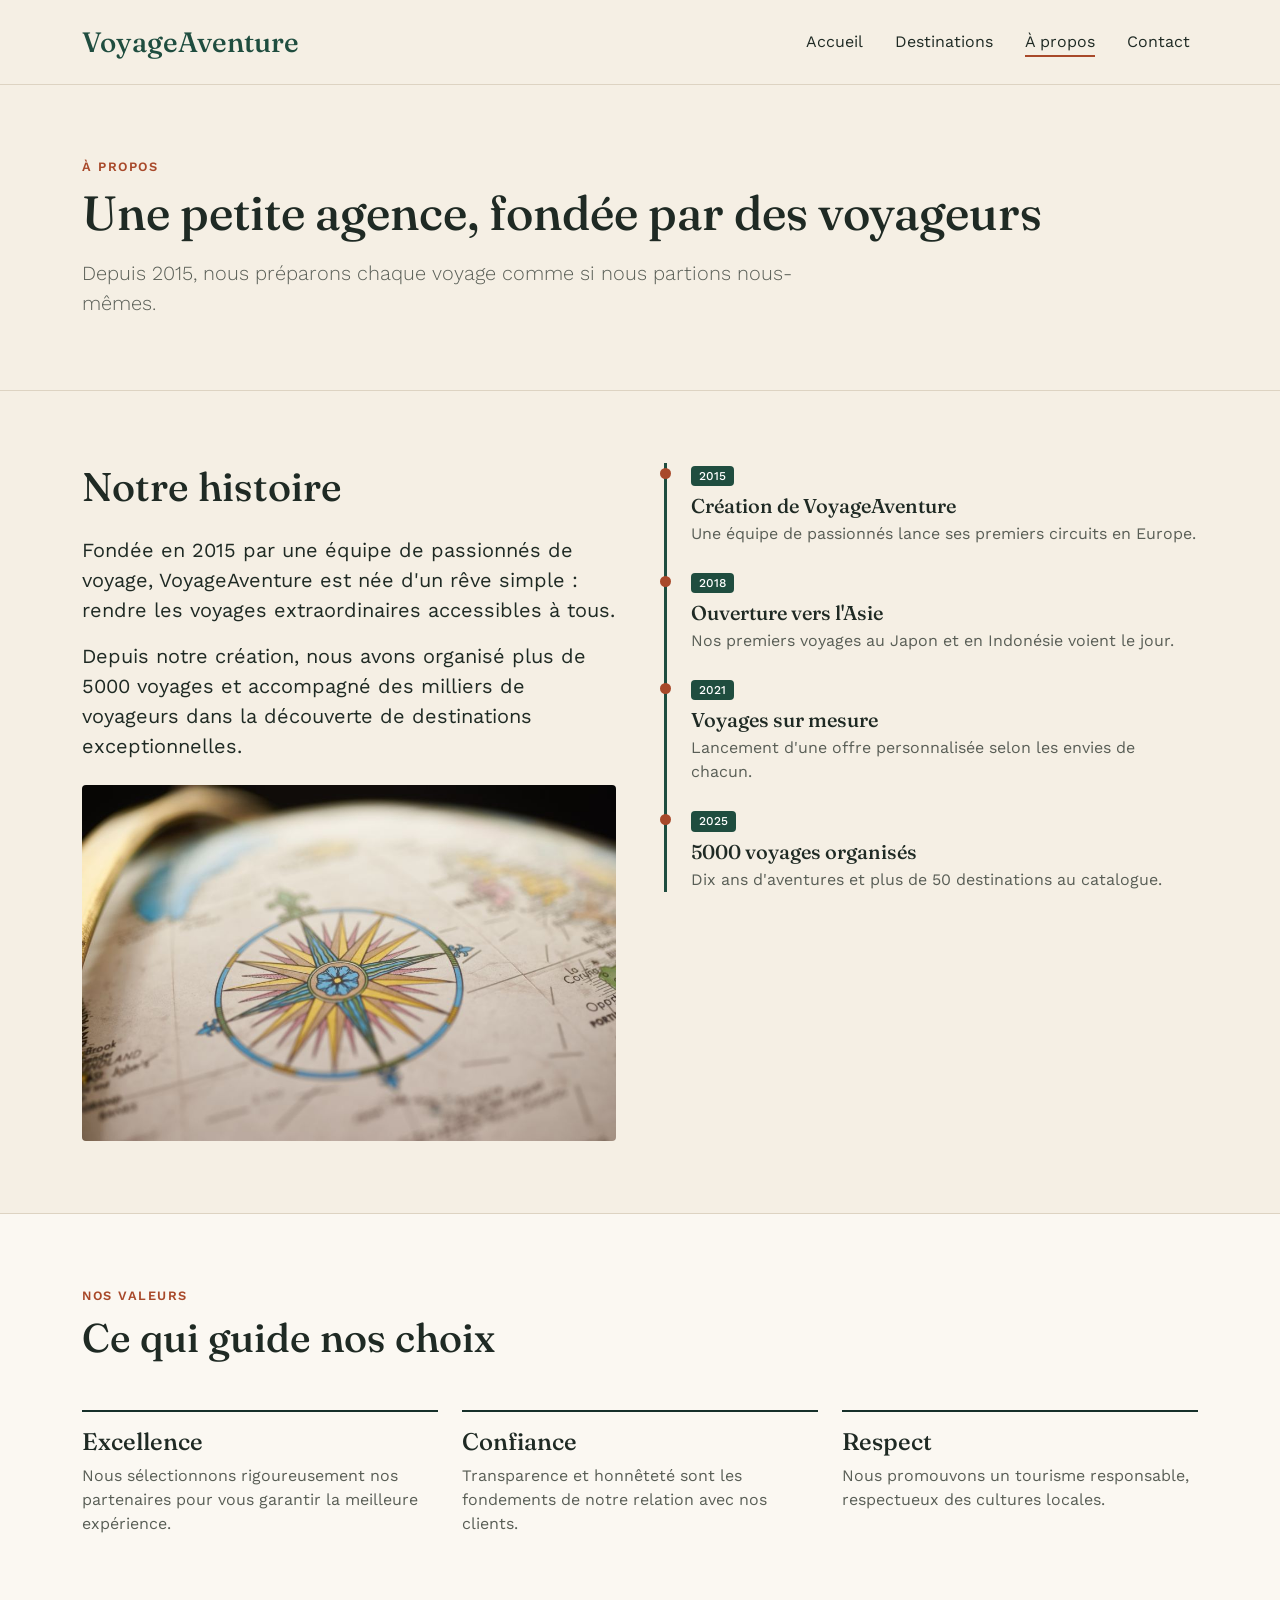
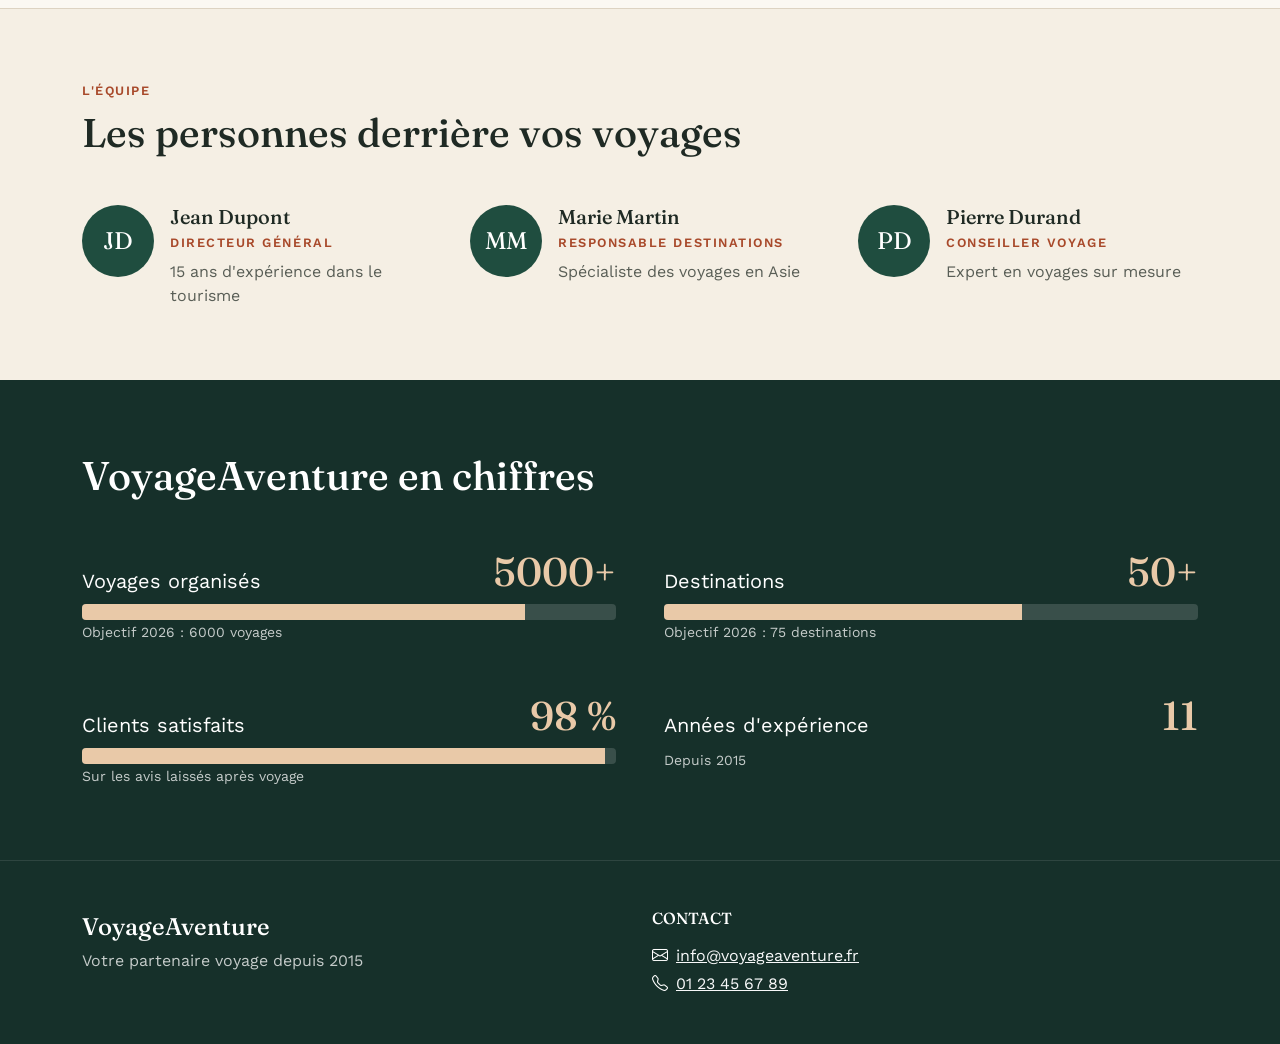
==== commit f58a634a: "fix" ====
--- a/apropos.html
+++ b/apropos.html
@@ -4,15 +4,22 @@
     <meta charset="UTF-8">
     <meta name="viewport" content="width=device-width, initial-scale=1.0">
     <title>VoyageAventure - À propos</title>
+    <meta name="description" content="L'histoire, les valeurs et l'équipe de VoyageAventure, agence de voyages fondée en 2015.">
+    <link rel="preconnect" href="https://fonts.googleapis.com">
+    <link rel="preconnect" href="https://fonts.gstatic.com" crossorigin>
+    <link href="https://fonts.googleapis.com/css2?family=Fraunces:opsz,wght@9..144,500;9..144,600&family=Work+Sans:wght@400;500;600&display=swap" rel="stylesheet">
     <link href="https://cdn.jsdelivr.net/npm/bootstrap@5.3.3/dist/css/bootstrap.min.css" rel="stylesheet"
           integrity="sha384-QWTKZyjpPEjISv5WaRU9OFeRpok6YctnYmDr5pNlyT2bRjXh0JMhjY6hW+ALEwIH" crossorigin="anonymous">
+    <link href="https://cdn.jsdelivr.net/npm/bootstrap-icons@1.11.3/font/bootstrap-icons.min.css" rel="stylesheet"
+          integrity="sha384-XGjxtQfXaH2tnPFa9x+ruJTuLE3Aa6LhHSWRr1XeTyhezb4abCG4ccI5AkVDxqC+" crossorigin="anonymous">
     <link rel="stylesheet" href="css/custom.css">
+    <link rel="icon" href="data:image/svg+xml,<svg xmlns='http://www.w3.org/2000/svg' viewBox='0 0 100 100'><rect width='100' height='100' rx='18' fill='%231f4d3f'/><text x='50' y='72' font-family='Georgia,serif' font-size='66' text-anchor='middle' fill='%23f5efe4'>V</text></svg>">
 </head>
 <body>
-    <header class="sticky-top">
-        <nav class="navbar navbar-expand-md bg-dark py-3" data-bs-theme="dark">
+    <header class="sticky-top bg-body border-bottom">
+        <nav class="navbar navbar-expand-md py-3">
             <div class="container">
-                <a class="navbar-brand fs-3 fw-bold" href="index.html">🌍 VoyageAventure</a>
+                <a class="navbar-brand fs-3" href="index.html">VoyageAventure</a>
                 <button class="navbar-toggler" type="button" data-bs-toggle="collapse" data-bs-target="#navbar-principale"
                         aria-controls="navbar-principale" aria-expanded="false" aria-label="Afficher la navigation">
                     <span class="navbar-toggler-icon"></span>
@@ -28,43 +35,45 @@
             </div>
         </nav>
     </header>
-
-    <section class="bg-dark-alt text-white text-center py-5">
-        <div class="container">
-            <h1 class="display-5 fw-bold mb-2">À propos de nous</h1>
-            <p class="lead opacity-75 mb-0">Notre passion pour les voyages au service de vos rêves</p>
-        </div>
-    </section>
-
-    <section class="bg-white py-5">
-        <div class="container">
-            <div class="row g-5 align-items-center">
+    <section class="border-bottom py-5">
+        <div class="container py-lg-4">
+            <p class="overline mb-2">À propos</p>
+            <h1 class="display-5 mb-3">Une petite agence, fondée par des voyageurs</h1>
+            <p class="lead text-body-secondary col-lg-8 mb-0">Depuis 2015, nous préparons chaque voyage comme si nous partions nous-mêmes.</p>
+        </div>
+    </section>
+
+    <section class="py-5">
+        <div class="container py-lg-4">
+            <div class="row g-4 g-lg-5">
                 <div class="col-lg-6">
-                    <h2 class="fw-bold text-dark mb-4">Notre histoire</h2>
+                    <h2 class="display-6 mb-4">Notre histoire</h2>
                     <p class="fs-5">Fondée en 2015 par une équipe de passionnés de voyage, VoyageAventure est née d'un rêve simple : rendre les voyages extraordinaires accessibles à tous.</p>
-                    <p class="fs-5 mb-0">Depuis notre création, nous avons organisé plus de 5000 voyages et accompagné des milliers de voyageurs dans la découverte de destinations exceptionnelles.</p>
+                    <p class="fs-5 mb-4">Depuis notre création, nous avons organisé plus de 5000 voyages et accompagné des milliers de voyageurs dans la découverte de destinations exceptionnelles.</p>
+                    <img src="img/apropos.jpg" class="img-fluid rounded" width="960" height="641" loading="lazy"
+                         alt="Rose des vents dessinée sur un globe terrestre ancien">
                 </div>
                 <div class="col-lg-6">
                     <ol class="timeline list-unstyled border-start border-3 border-primary ps-4 mb-0">
                         <li class="timeline-item position-relative mb-4">
-                            <span class="badge bg-primary mb-2">2015</span>
-                            <h3 class="h6 fw-bold text-dark mb-1">Création de VoyageAventure</h3>
-                            <p class="mb-0 text-secondary">Une équipe de passionnés lance ses premiers circuits en Europe.</p>
+                            <span class="badge text-bg-primary fw-medium mb-2">2015</span>
+                            <h3 class="h5 mb-1">Création de VoyageAventure</h3>
+                            <p class="mb-0 text-body-secondary">Une équipe de passionnés lance ses premiers circuits en Europe.</p>
                         </li>
                         <li class="timeline-item position-relative mb-4">
-                            <span class="badge bg-primary mb-2">2018</span>
-                            <h3 class="h6 fw-bold text-dark mb-1">Ouverture vers l'Asie</h3>
-                            <p class="mb-0 text-secondary">Nos premiers voyages au Japon et en Indonésie voient le jour.</p>
+                            <span class="badge text-bg-primary fw-medium mb-2">2018</span>
+                            <h3 class="h5 mb-1">Ouverture vers l'Asie</h3>
+                            <p class="mb-0 text-body-secondary">Nos premiers voyages au Japon et en Indonésie voient le jour.</p>
                         </li>
                         <li class="timeline-item position-relative mb-4">
-                            <span class="badge bg-primary mb-2">2021</span>
-                            <h3 class="h6 fw-bold text-dark mb-1">Voyages sur mesure</h3>
-                            <p class="mb-0 text-secondary">Lancement d'une offre personnalisée selon les envies de chacun.</p>
-                        </li>
-                        <li class="timeline-item position-relative mb-4">
-                            <span class="badge bg-primary mb-2">2025</span>
-                            <h3 class="h6 fw-bold text-dark mb-1">5000 voyages organisés</h3>
-                            <p class="mb-0 text-secondary">Dix ans d'aventures et plus de 50 destinations au catalogue.</p>
+                            <span class="badge text-bg-primary fw-medium mb-2">2021</span>
+                            <h3 class="h5 mb-1">Voyages sur mesure</h3>
+                            <p class="mb-0 text-body-secondary">Lancement d'une offre personnalisée selon les envies de chacun.</p>
+                        </li>
+                        <li class="timeline-item position-relative">
+                            <span class="badge text-bg-primary fw-medium mb-2">2025</span>
+                            <h3 class="h5 mb-1">5000 voyages organisés</h3>
+                            <p class="mb-0 text-body-secondary">Dix ans d'aventures et plus de 50 destinations au catalogue.</p>
                         </li>
                     </ol>
                 </div>
@@ -72,138 +81,128 @@
         </div>
     </section>
 
-    <section class="bg-body-tertiary py-5">
+    <section class="bg-body-tertiary border-top border-bottom py-5">
+        <div class="container py-lg-4">
+            <p class="overline mb-2">Nos valeurs</p>
+            <h2 class="display-6 mb-5">Ce qui guide nos choix</h2>
+            <div class="row row-cols-1 row-cols-md-3 g-4">
+                <div class="col">
+                    <div class="border-top border-2 border-dark pt-3">
+                        <h3 class="h4">Excellence</h3>
+                        <p class="text-body-secondary mb-0">Nous sélectionnons rigoureusement nos partenaires pour vous garantir la meilleure expérience.</p>
+                    </div>
+                </div>
+                <div class="col">
+                    <div class="border-top border-2 border-dark pt-3">
+                        <h3 class="h4">Confiance</h3>
+                        <p class="text-body-secondary mb-0">Transparence et honnêteté sont les fondements de notre relation avec nos clients.</p>
+                    </div>
+                </div>
+                <div class="col">
+                    <div class="border-top border-2 border-dark pt-3">
+                        <h3 class="h4">Respect</h3>
+                        <p class="text-body-secondary mb-0">Nous promouvons un tourisme responsable, respectueux des cultures locales.</p>
+                    </div>
+                </div>
+            </div>
+        </div>
+    </section>
+
+    <section class="py-5">
+        <div class="container py-lg-4">
+            <p class="overline mb-2">L'équipe</p>
+            <h2 class="display-6 mb-5">Les personnes derrière vos voyages</h2>
+            <div class="row row-cols-1 row-cols-md-3 g-4 g-lg-5">
+                <div class="col">
+                    <div class="d-flex gap-3 align-items-start">
+                        <div class="monogram flex-shrink-0 rounded-circle bg-primary text-white d-flex align-items-center justify-content-center fs-4" aria-hidden="true">JD</div>
+                        <div>
+                            <h3 class="h5 mb-1">Jean Dupont</h3>
+                            <p class="overline mb-2">Directeur général</p>
+                            <p class="text-body-secondary mb-0">15 ans d'expérience dans le tourisme</p>
+                        </div>
+                    </div>
+                </div>
+                <div class="col">
+                    <div class="d-flex gap-3 align-items-start">
+                        <div class="monogram flex-shrink-0 rounded-circle bg-primary text-white d-flex align-items-center justify-content-center fs-4" aria-hidden="true">MM</div>
+                        <div>
+                            <h3 class="h5 mb-1">Marie Martin</h3>
+                            <p class="overline mb-2">Responsable destinations</p>
+                            <p class="text-body-secondary mb-0">Spécialiste des voyages en Asie</p>
+                        </div>
+                    </div>
+                </div>
+                <div class="col">
+                    <div class="d-flex gap-3 align-items-start">
+                        <div class="monogram flex-shrink-0 rounded-circle bg-primary text-white d-flex align-items-center justify-content-center fs-4" aria-hidden="true">PD</div>
+                        <div>
+                            <h3 class="h5 mb-1">Pierre Durand</h3>
+                            <p class="overline mb-2">Conseiller voyage</p>
+                            <p class="text-body-secondary mb-0">Expert en voyages sur mesure</p>
+                        </div>
+                    </div>
+                </div>
+            </div>
+        </div>
+    </section>
+
+    <section class="bg-dark text-white py-5">
+        <div class="container py-lg-4">
+            <h2 class="display-6 mb-5">VoyageAventure en chiffres</h2>
+            <div class="row row-cols-1 row-cols-md-2 g-4 g-md-5">
+                <div class="col">
+                    <div class="d-flex justify-content-between align-items-end mb-2">
+                        <span class="fs-5">Voyages organisés</span>
+                        <span class="display-6 text-primary">5000+</span>
+                    </div>
+                    <div class="progress" role="progressbar" aria-label="Voyages organisés" aria-valuenow="83" aria-valuemin="0" aria-valuemax="100" aria-valuetext="5000 voyages sur un objectif de 6000">
+                        <div class="progress-bar bg-primary" style="width: 83%"></div>
+                    </div>
+                    <small class="opacity-75">Objectif 2026 : 6000 voyages</small>
+                </div>
+                <div class="col">
+                    <div class="d-flex justify-content-between align-items-end mb-2">
+                        <span class="fs-5">Destinations</span>
+                        <span class="display-6 text-primary">50+</span>
+                    </div>
+                    <div class="progress" role="progressbar" aria-label="Destinations" aria-valuenow="67" aria-valuemin="0" aria-valuemax="100" aria-valuetext="50 destinations sur un objectif de 75">
+                        <div class="progress-bar bg-primary" style="width: 67%"></div>
+                    </div>
+                    <small class="opacity-75">Objectif 2026 : 75 destinations</small>
+                </div>
+                <div class="col">
+                    <div class="d-flex justify-content-between align-items-end mb-2">
+                        <span class="fs-5">Clients satisfaits</span>
+                        <span class="display-6 text-primary">98 %</span>
+                    </div>
+                    <div class="progress" role="progressbar" aria-label="Clients satisfaits" aria-valuenow="98" aria-valuemin="0" aria-valuemax="100" aria-valuetext="98 % de clients satisfaits">
+                        <div class="progress-bar bg-primary" style="width: 98%"></div>
+                    </div>
+                    <small class="opacity-75">Sur les avis laissés après voyage</small>
+                </div>
+                <div class="col">
+                    <div class="d-flex justify-content-between align-items-end mb-2">
+                        <span class="fs-5">Années d'expérience</span>
+                        <span class="display-6 text-primary">11</span>
+                    </div>
+                    <small class="opacity-75">Depuis 2015</small>
+                </div>
+            </div>
+        </div>
+    </section>
+
+    <footer class="bg-dark text-white border-top border-white border-opacity-10 py-5">
         <div class="container">
-            <h2 class="text-center fw-bold text-dark mb-5">Nos valeurs</h2>
-            <div class="row row-cols-1 row-cols-md-3 g-4">
-                <div class="col">
-                    <div class="card h-100 text-center border-0 shadow-sm">
-                        <div class="card-body p-4">
-                            <div class="display-5 mb-3">🌟</div>
-                            <h3 class="card-title h4 text-dark">Excellence</h3>
-                            <p class="card-text">Nous sélectionnons rigoureusement nos partenaires pour vous garantir la meilleure expérience.</p>
-                        </div>
-                    </div>
-                </div>
-                <div class="col">
-                    <div class="card h-100 text-center border-0 shadow-sm">
-                        <div class="card-body p-4">
-                            <div class="display-5 mb-3">🤝</div>
-                            <h3 class="card-title h4 text-dark">Confiance</h3>
-                            <p class="card-text">Transparence et honnêteté sont les fondements de notre relation avec nos clients.</p>
-                        </div>
-                    </div>
-                </div>
-                <div class="col">
-                    <div class="card h-100 text-center border-0 shadow-sm">
-                        <div class="card-body p-4">
-                            <div class="display-5 mb-3">🌍</div>
-                            <h3 class="card-title h4 text-dark">Respect</h3>
-                            <p class="card-text">Nous promouvons un tourisme responsable respectueux des cultures locales.</p>
-                        </div>
-                    </div>
-                </div>
-            </div>
-        </div>
-    </section>
-
-    <section class="bg-white py-5">
-        <div class="container">
-            <h2 class="text-center fw-bold text-dark mb-5">Notre équipe</h2>
-            <div class="row row-cols-1 row-cols-md-3 g-4">
-                <div class="col">
-                    <div class="card h-100 text-center border-0">
-                        <div class="card-body p-4">
-                            <div class="display-3 mb-3">👨‍💼</div>
-                            <h3 class="card-title h5 text-dark">Jean Dupont</h3>
-                            <p class="fw-bold text-primary mb-2">Directeur général</p>
-                            <p class="card-text text-secondary">15 ans d'expérience dans le tourisme</p>
-                        </div>
-                    </div>
-                </div>
-                <div class="col">
-                    <div class="card h-100 text-center border-0">
-                        <div class="card-body p-4">
-                            <div class="display-3 mb-3">👩‍💼</div>
-                            <h3 class="card-title h5 text-dark">Marie Martin</h3>
-                            <p class="fw-bold text-primary mb-2">Responsable destinations</p>
-                            <p class="card-text text-secondary">Spécialiste des voyages en Asie</p>
-                        </div>
-                    </div>
-                </div>
-                <div class="col">
-                    <div class="card h-100 text-center border-0">
-                        <div class="card-body p-4">
-                            <div class="display-3 mb-3">👨‍💻</div>
-                            <h3 class="card-title h5 text-dark">Pierre Durand</h3>
-                            <p class="fw-bold text-primary mb-2">Conseiller voyage</p>
-                            <p class="card-text text-secondary">Expert en voyages sur mesure</p>
-                        </div>
-                    </div>
-                </div>
-            </div>
-        </div>
-    </section>
-
-    <section class="bg-dark text-white py-5">
-        <div class="container">
-            <h2 class="text-center fw-bold mb-5">VoyageAventure en chiffres</h2>
-            <div class="row row-cols-1 row-cols-md-2 g-5">
-                <div class="col">
-                    <div class="d-flex justify-content-between align-items-end mb-2">
-                        <span class="fs-5">Voyages organisés</span>
-                        <span class="display-6 fw-bold text-primary">5000+</span>
-                    </div>
-                    <div class="progress" role="progressbar" aria-label="Voyages organisés" aria-valuenow="83" aria-valuemin="0" aria-valuemax="100">
-                        <div class="progress-bar bg-primary" style="width: 83%"></div>
-                    </div>
-                    <small class="opacity-75">Objectif 2026 : 6000 voyages</small>
-                </div>
-                <div class="col">
-                    <div class="d-flex justify-content-between align-items-end mb-2">
-                        <span class="fs-5">Destinations</span>
-                        <span class="display-6 fw-bold text-primary">50+</span>
-                    </div>
-                    <div class="progress" role="progressbar" aria-label="Destinations" aria-valuenow="67" aria-valuemin="0" aria-valuemax="100">
-                        <div class="progress-bar bg-info" style="width: 67%"></div>
-                    </div>
-                    <small class="opacity-75">Objectif 2026 : 75 destinations</small>
-                </div>
-                <div class="col">
-                    <div class="d-flex justify-content-between align-items-end mb-2">
-                        <span class="fs-5">Clients satisfaits</span>
-                        <span class="display-6 fw-bold text-primary">98%</span>
-                    </div>
-                    <div class="progress" role="progressbar" aria-label="Clients satisfaits" aria-valuenow="98" aria-valuemin="0" aria-valuemax="100">
-                        <div class="progress-bar bg-success" style="width: 98%"></div>
-                    </div>
-                    <small class="opacity-75">Sur les avis laissés après voyage</small>
-                </div>
-                <div class="col">
-                    <div class="d-flex justify-content-between align-items-end mb-2">
-                        <span class="fs-5">Années d'expérience</span>
-                        <span class="display-6 fw-bold text-primary">10</span>
-                    </div>
-                    <div class="progress" role="progressbar" aria-label="Années d'expérience" aria-valuenow="100" aria-valuemin="0" aria-valuemax="100">
-                        <div class="progress-bar bg-danger" style="width: 100%"></div>
-                    </div>
-                    <small class="opacity-75">Depuis 2015</small>
-                </div>
-            </div>
-        </div>
-    </section>
-
-    <footer class="bg-dark text-white py-4">
-        <div class="container">
-            <div class="row gy-3">
+            <div class="row gy-4">
                 <div class="col-md-6">
-                    <h3 class="h5">VoyageAventure</h3>
-                    <p class="mb-0">Votre partenaire voyage depuis 2015</p>
+                    <p class="font-serif fs-4 mb-1">VoyageAventure</p>
+                    <p class="mb-0 opacity-75">Votre partenaire voyage depuis 2015</p>
                 </div>
                 <div class="col-md-6">
-                    <h3 class="h5">Contact</h3>
-                    <p class="mb-1">📧 <a href="mailto:info@voyageaventure.fr" class="link-light">info@voyageaventure.fr</a></p>
-                    <p class="mb-0">📞 <a href="tel:+33123456789" class="link-light">01 23 45 67 89</a></p>
+                    <h2 class="h6 text-uppercase mb-3">Contact</h2>
+                    <p class="mb-1"><i class="bi bi-envelope me-2" aria-hidden="true"></i><a href="mailto:info@voyageaventure.fr" class="link-light">info@voyageaventure.fr</a></p>
+                    <p class="mb-0"><i class="bi bi-telephone me-2" aria-hidden="true"></i><a href="tel:+33123456789" class="link-light">01 23 45 67 89</a></p>
                 </div>
             </div>
         </div>
--- a/css/custom.css
+++ b/css/custom.css
@@ -1,92 +1,123 @@
-/* ========== Variables (palette VoyageAventure) ========== */
+/* ========== Variables (palette « Carnet de voyage ») ========== */
+/* Contrastes vérifiés : tout texte ≥ 4.5:1 sur son fond (WCAG AA) */
 :root {
-    --va-dark: #2c3e50;
-    --va-dark-alt: #34495e;
-    --va-primary: #3498db;
-    --va-primary-hover: #2980b9;
-    --va-danger: #e74c3c;
-    --va-danger-hover: #c0392b;
-    --va-success: #27ae60;
-    --va-success-hover: #219a52;
+    --va-cream: #f5efe4;
+    --va-paper: #fbf8f2;
+    --va-line: #ddd3c2;
+    --va-ink: #1f2a24;
+    --va-muted: #595e56;
+    --va-green: #1f4d3f;
+    --va-green-hover: #173a30;
+    --va-green-dark: #16302a;
+    --va-terracotta: #a8492a;
+    --va-terracotta-hover: #8a3b21;
+    --va-serif: "Fraunces", Georgia, serif;
 
-    /* Surcharge Bootstrap : utilitaires text-*, bg-*, border-*, liens */
-    --bs-primary: var(--va-primary);
-    --bs-primary-rgb: 52, 152, 219;
-    --bs-danger: var(--va-danger);
-    --bs-danger-rgb: 231, 76, 60;
-    --bs-success: var(--va-success);
-    --bs-success-rgb: 39, 174, 96;
-    --bs-dark: var(--va-dark);
-    --bs-dark-rgb: 44, 62, 80;
-    --bs-link-color: var(--va-primary);
-    --bs-link-color-rgb: 52, 152, 219;
-    --bs-link-hover-color: var(--va-primary-hover);
-    --bs-link-hover-color-rgb: 41, 128, 185;
+    /* Surcharge Bootstrap : typographie, fonds, bordures */
+    --bs-body-font-family: "Work Sans", system-ui, sans-serif;
+    --bs-body-bg: var(--va-cream);
+    --bs-body-bg-rgb: 245, 239, 228;
+    --bs-body-color: var(--va-ink);
+    --bs-body-color-rgb: 31, 42, 36;
+    --bs-secondary-color: var(--va-muted);
+    --bs-tertiary-bg: var(--va-paper);
+    --bs-tertiary-bg-rgb: 251, 248, 242;
+    --bs-border-color: var(--va-line);
+    --bs-border-radius: 0.25rem;
+
+    /* Surcharge Bootstrap : couleurs des utilitaires text-*, bg-*, border-* et des liens */
+    --bs-primary: var(--va-green);
+    --bs-primary-rgb: 31, 77, 63;
+    --bs-danger: var(--va-terracotta);
+    --bs-danger-rgb: 168, 73, 42;
+    --bs-dark: var(--va-green-dark);
+    --bs-dark-rgb: 22, 48, 42;
+    --bs-link-color: var(--va-green);
+    --bs-link-color-rgb: 31, 77, 63;
+    --bs-link-hover-color: var(--va-terracotta);
+    --bs-link-hover-color-rgb: 168, 73, 42;
 }
 
 /* Surcharge Bootstrap : boutons (couleurs compilées, non liées à --bs-primary) */
 .btn-primary,
-.btn-danger,
-.btn-success {
+.btn-danger {
     --bs-btn-border-color: var(--bs-btn-bg);
     --bs-btn-hover-border-color: var(--bs-btn-hover-bg);
     --bs-btn-active-bg: var(--bs-btn-hover-bg);
     --bs-btn-active-border-color: var(--bs-btn-hover-bg);
 }
-.btn-primary { --bs-btn-bg: var(--va-primary); --bs-btn-hover-bg: var(--va-primary-hover); --bs-btn-focus-shadow-rgb: 52, 152, 219; }
-.btn-danger { --bs-btn-bg: var(--va-danger); --bs-btn-hover-bg: var(--va-danger-hover); --bs-btn-focus-shadow-rgb: 231, 76, 60; }
-.btn-success { --bs-btn-bg: var(--va-success); --bs-btn-hover-bg: var(--va-success-hover); --bs-btn-focus-shadow-rgb: 39, 174, 96; }
+.btn-primary { --bs-btn-bg: var(--va-green); --bs-btn-hover-bg: var(--va-green-hover); --bs-btn-focus-shadow-rgb: 31, 77, 63; }
+.btn-danger { --bs-btn-bg: var(--va-terracotta); --bs-btn-hover-bg: var(--va-terracotta-hover); --bs-btn-focus-shadow-rgb: 168, 73, 42; }
 
 .btn-outline-primary {
-    --bs-btn-color: var(--va-primary);
-    --bs-btn-border-color: var(--va-primary);
-    --bs-btn-hover-bg: var(--va-primary);
-    --bs-btn-hover-border-color: var(--va-primary);
-    --bs-btn-active-bg: var(--va-primary);
-    --bs-btn-active-border-color: var(--va-primary);
-    --bs-btn-focus-shadow-rgb: 52, 152, 219;
+    --bs-btn-color: var(--va-green);
+    --bs-btn-border-color: var(--va-green);
+    --bs-btn-hover-bg: var(--va-green);
+    --bs-btn-hover-border-color: var(--va-green);
+    --bs-btn-active-bg: var(--va-green);
+    --bs-btn-active-border-color: var(--va-green);
+    --bs-btn-focus-shadow-rgb: 31, 77, 63;
+}
+
+/* Sur fond sombre, l'accent passe en sable pour rester lisible (9:1) */
+.bg-dark {
+    --bs-primary-rgb: 233, 201, 168;
+}
+.bg-dark .progress {
+    --bs-progress-bg: rgba(255, 255, 255, 0.15);
+}
+
+/* ========== Commun : typographie ========== */
+h1, h2, h3, h4, .h1, .h2, .h3, .h4,
+.display-4, .display-5, .display-6, .navbar-brand, .font-serif {
+    font-family: var(--va-serif);
+    font-weight: 500;
+}
+.overline {
+    font-family: var(--bs-body-font-family);
+    font-size: 0.8rem;
+    font-weight: 600;
+    letter-spacing: 0.12em;
+    text-transform: uppercase;
+    color: var(--va-terracotta);
 }
 
 /* ========== Commun : header (A) ========== */
-.navbar .nav-link {
-    padding-inline: 1rem;
-    border-radius: var(--bs-border-radius);
-    transition: background-color 0.3s;
+.navbar {
+    --bs-navbar-color: var(--va-ink);
+    --bs-navbar-hover-color: var(--va-terracotta);
+    --bs-navbar-active-color: var(--va-ink);
+    --bs-navbar-brand-color: var(--va-green);
+    --bs-navbar-brand-hover-color: var(--va-green);
 }
-.navbar .nav-link:hover,
 .navbar .nav-link.active {
-    background-color: var(--va-dark-alt);
+    text-decoration: underline 2px var(--va-terracotta);
+    text-underline-offset: 0.5rem;
 }
 
 /* ========== Commun : footer (B) ========== */
 
 /* ========== Accueil (A) — max 50 lignes ========== */
-.hero {
-    background: linear-gradient(135deg, #667eea 0%, #764ba2 100%);
-}
-.service-card {
-    border-color: transparent;
-    transition: border-color 0.3s, transform 0.3s;
-}
-.service-card:hover {
-    border-color: var(--va-primary);
-    transform: translateY(-5px);
+.step-number {
+    min-width: 2ch;
+    font-variant-numeric: lining-nums tabular-nums;
 }
 
 /* ========== À propos (A) — max 50 lignes ========== */
-.bg-dark-alt {
-    background-color: var(--va-dark-alt);
-}
 .timeline-item::before {
     content: "";
     position: absolute;
-    top: 0.2rem;
-    left: calc(-1.5rem - 9px);
-    width: 15px;
-    height: 15px;
-    border: 3px solid #fff;
+    top: 0.35rem;
+    left: calc(-1.5rem - 7px);
+    width: 11px;
+    height: 11px;
     border-radius: 50%;
-    background-color: var(--va-primary);
+    background-color: var(--va-terracotta);
+}
+.monogram {
+    width: 4.5rem;
+    height: 4.5rem;
+    font-family: var(--va-serif);
 }
 
 /* ========== Destinations (B) — max 50 lignes ========== */
